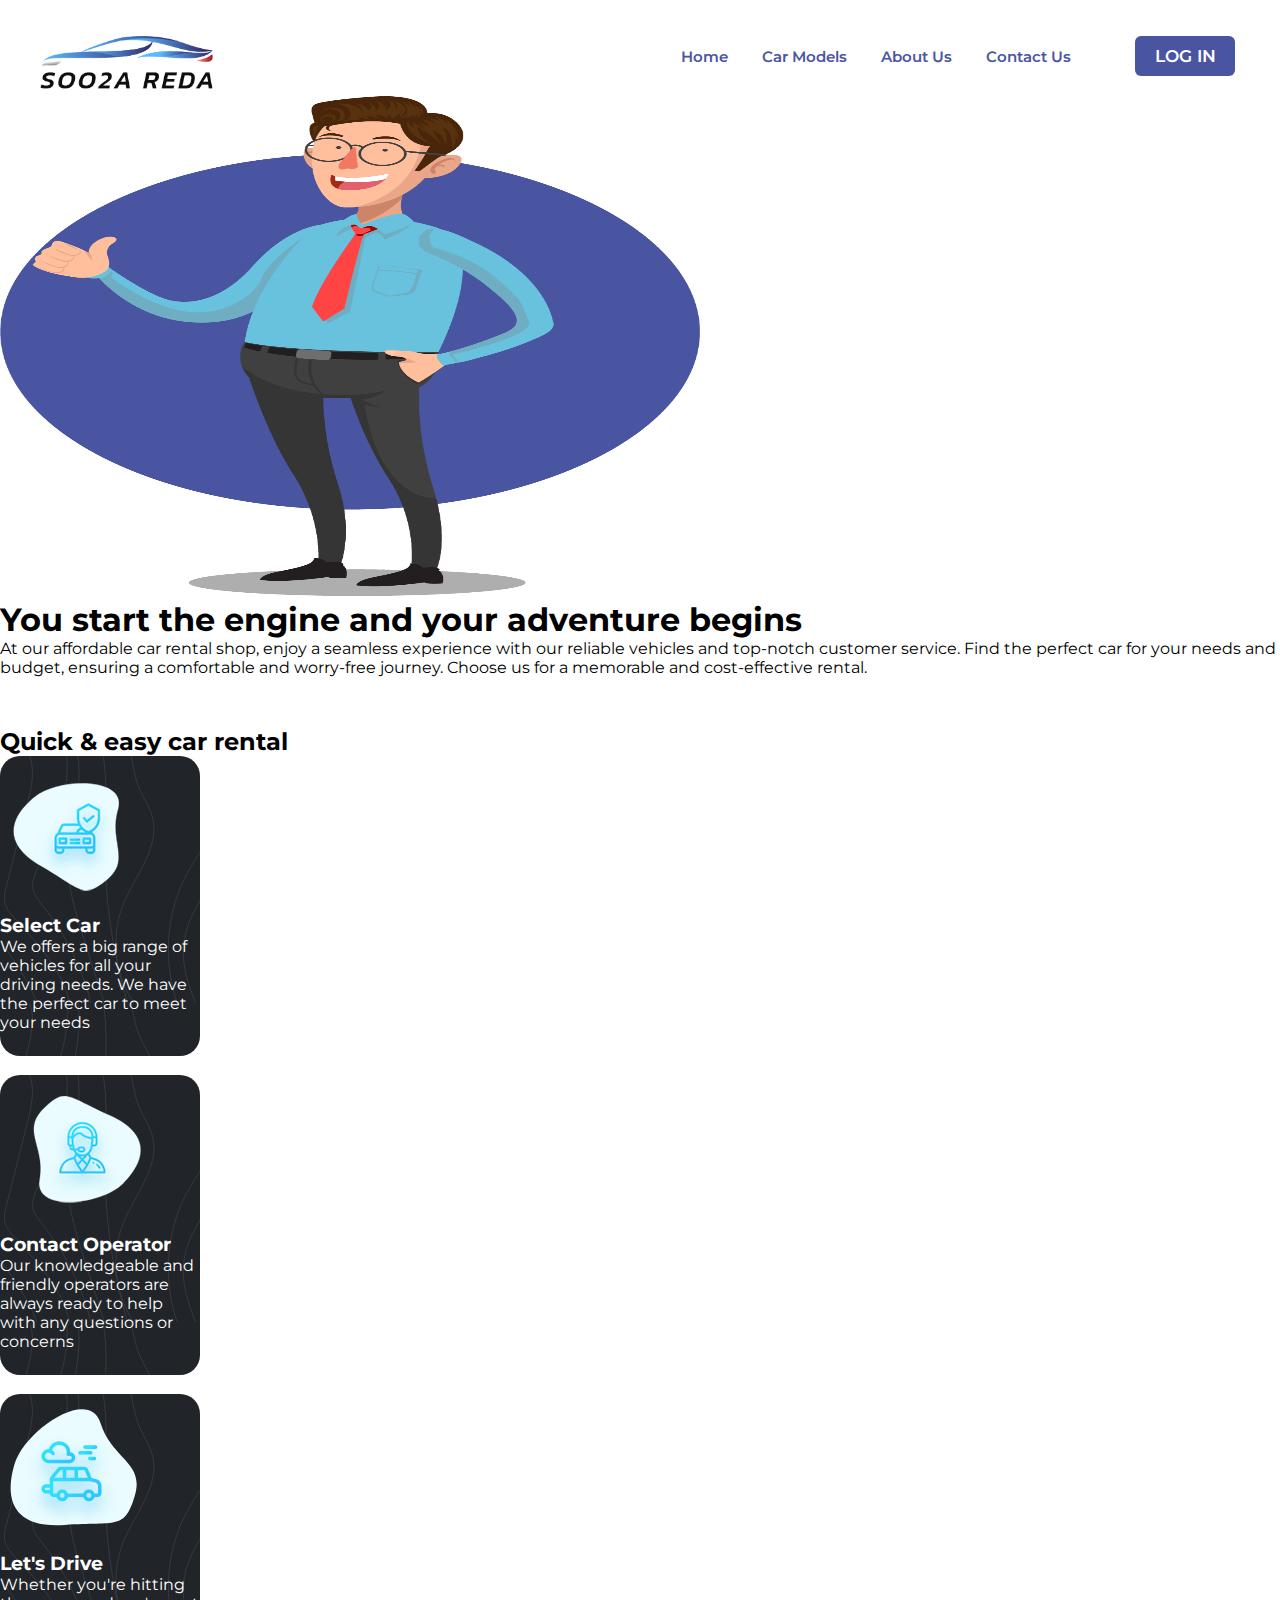
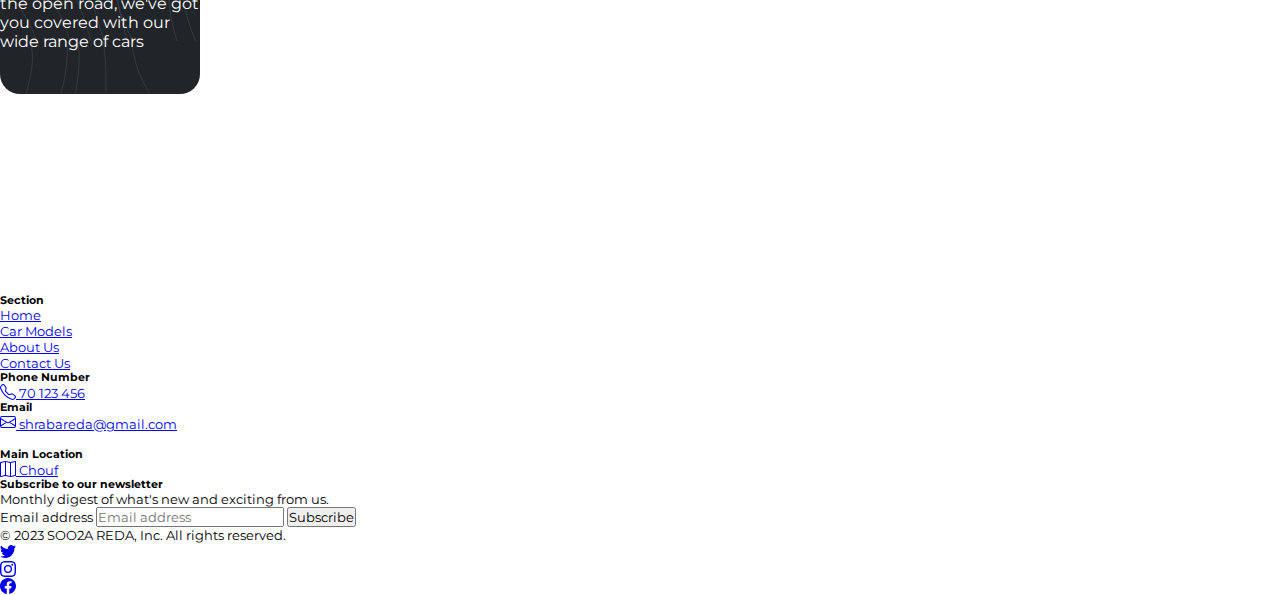
==== Pages/about.html @ 68a61a72 "bug fixes" ====
<!DOCTYPE html>
<html lang="en">
<head>
    <meta charset="UTF-8">
    <meta name="viewport" content="width=device-width, initial-scale=1.0">
    <title>SOO2A REDA</title>
    <link rel="stylesheet" href="../styles.css">
    <link rel="icon" href="../Images/icon.png">
    <link href="https://cdn.jsdelivr.net/npm/bootstrap@5.3.0/dist/css/bootstrap.min.css" rel="stylesheet" integrity="sha384-9ndCyUaIbzAi2FUVXJi0CjmCapSmO7SnpJef0486qhLnuZ2cdeRhO02iuK6FUUVM" crossorigin="anonymous">
    <link rel="preconnect" href="https://fonts.googleapis.com">
    <link rel="preconnect" href="https://fonts.gstatic.com" crossorigin>
    <link href="https://fonts.googleapis.com/css2?family=Montserrat:wght@600&family=Raleway:wght@600&display=swap" rel="stylesheet">
    <link rel="stylesheet" href="https://cdn.jsdelivr.net/npm/bootstrap-icons@1.3.0/font/bootstrap-icons.css">
    <style>
      
    </style>
  </head>
<body>
    <div class="ham">
      <nav class="navbar">
        <div class="container-fluid">
          
          <button class="navbar-toggler own-ham" type="button" data-bs-toggle="offcanvas" data-bs-target="#offcanvasNavbar" aria-controls="offcanvasNavbar" aria-label="Toggle navigation">
            <span class="navbar-toggler-icon"></span>
          </button>
          <div class="offcanvas offcanvas-end" tabindex="-1" id="offcanvasNavbar" aria-labelledby="offcanvasNavbarLabel">
            <div class="offcanvas-header">
              <h5 class="offcanvas-title" id="offcanvasNavbarLabel"><b>SOO2A REDA</b></h5>
              <button type="button" class="btn-close" data-bs-dismiss="offcanvas" aria-label="Close"></button>
            </div>
            <div class="offcanvas-body">
              <ul class="navbar-nav justify-content-end flex-grow-1 pe-3">
                <li class="nav-item">
                  <a class="nav-link active" aria-current="page" href="../Pages/index.html">Home</a>
                </li>
                <li class="nav-item">
                  <a class="nav-link" href="../Pages/models.html">Car Models</a>
                </li>
                <li class="nav-item">
                  <a class="nav-link" href="../Pages/about.html">About Us</a>
                </li>
                <li class="nav-item">
                  <a class="nav-link" href="../Pages/contact.html">Contact Us</a>
                </li>
                <li class="nav-item">
                  <a class="nav-link" href="../Pages/login.html">Log In</a>
                </li>
              </ul>
              
            </div>
          </div>
        </div>
      </nav>
    
  </div>    
    
  <div id="logo">
    <a href="./index.html"><img class="img"  src="../Images/logo.png" alt="logo"></a>
    </div>
    <header>
        

        <nav class="nav-bar">
            <a href="../Pages/index.html">Home</a>
            <a href="../Pages/models.html">Car Models</a>
            <a href="#">About Us</a>
            <a href="../Pages/contact.html">Contact Us</a>
            <a href="../Pages/login.html"><button class="login-btn">LOG IN</button></a>
        </nav>
        


    </header>

<div class="d-flex justify-content-center mt-5">
    <div class="row flex-lg-row-reverse align-items-center g-5 py-5 container">
      <div class="col-10 col-sm-8 col-lg-6 d-flex justify-content-center">
        <img src="../Images/about.png" class="d-block mx-lg-auto img-fluid" alt="Bootstrap Themes" width="700" height="500" loading="lazy">
      </div>
      <div class="col-lg-6">
        <h1 class="display-5 fw-bold text-body-emphasis  mb-3">You start the engine and your adventure begins</h1>
        <p class="lead text-body-primary"></p>At our affordable car rental shop, enjoy a seamless experience with our reliable vehicles and top-notch customer service. Find the perfect car for your needs and budget, ensuring a comfortable and worry-free journey. Choose us for a memorable and cost-effective rental.</p>
        
      </div>
    </div>
  </div>
  <section class="features-own container " id="features-own" style="margin-top: 50px !important; margin-bottom: 200px;">
    <div class="container px-4 py-5 text-center " id="hanging-icons" >
      <div class="text-center" >
      <h2 class="pb-2 fw-bolder display-6" >Quick & easy car rental</h2>
      </div>
      <div class="row g-4 py-5 row-cols-1 row-cols-lg-3">
        <div class="col d-flex align-items-start">
          
          <div class="container ft-bg" >
            
            <img src="../Images/select.png">
            <h3 class="fs-2" style="color: white;" >Select Car</h3>
            <p style="color: white;"> We offers a big range of vehicles for all your driving needs. We have the perfect car to meet your needs</p>
            
          </div>
        </div>
        <div class="col d-flex align-items-start">
          
            <svg class="bi" width="1em" height="1em"><use xlink:href="#cpu-fill"></use></svg>
          </div>
          <div class="ft-bg">
            <img src="../Images/customer.png">
            <h3 class="fs-2" style="color: white;">Contact Operator</h3>
            <p style="color: white;">Our knowledgeable and friendly operators are always ready to help with any questions or concerns</p>
            
          </div>
        </div>
        <div class="col d-flex align-items-start">
          
            <svg class="bi" width="1em" height="1em"><use xlink:href="#tools"></use></svg>
          </div>
          <div class="container ft-bg">
            <img src="../Images/drive.png">
            <h3 class="fs-2 " style="color: white;">Let's Drive</h3>
            <p style="color: white; ">Whether you're hitting the open road, we've got you covered with our wide range of cars</p>
            
          </div>
        </div>
      </div>
    </div>
  </section>

    <script src="https://cdn.jsdelivr.net/npm/bootstrap@5.3.0/dist/js/bootstrap.bundle.min.js" integrity="sha384-geWF76RCwLtnZ8qwWowPQNguL3RmwHVBC9FhGdlKrxdiJJigb/j/68SIy3Te4Bkz" crossorigin="anonymous"></script>
</body>
<div class="container">
    <footer class="py-5">
      <div class="row d-flex justify-content-between">
        <div class="col-6 col-md-2 mb-3 ">
          <h5>Section</h5>
          <ul class="nav flex-column >
            <li class="nav-item mb-2"><a href="#" class="nav-link p-0 text-body-secondary">Home</a></li>
            <li class="nav-item mb-2"><a href="../Pages/models.html" class="nav-link p-0 text-body-secondary">Car Models</a></li>
            <li class="nav-item mb-2"><a href="../Pages/about.html" class="nav-link p-0 text-body-secondary">About Us</a></li>
            <li class="nav-item mb-2"><a href="../Pages/contact.html" class="nav-link p-0 text-body-secondary">Contact Us</a></li>
            
          </ul>
        </div>
        <div class="col-7 col-md-4 mb-3 ">
          <h5>Phone Number</h5>
          <ul class="nav flex-column >
            
            <li class="nav-item mb-2"><a href="tel:70 123 456" class="nav-link p-0 text-body-secondary" title="Call us!"><svg xmlns="http://www.w3.org/2000/svg" width="16" height="16" fill="currentColor" class="bi bi-telephone" viewBox="0 0 16 16">
              <path d="M3.654 1.328a.678.678 0 0 0-1.015-.063L1.605 2.3c-.483.484-.661 1.169-.45 1.77a17.568 17.568 0 0 0 4.168 6.608 17.569 17.569 0 0 0 6.608 4.168c.601.211 1.286.033 1.77-.45l1.034-1.034a.678.678 0 0 0-.063-1.015l-2.307-1.794a.678.678 0 0 0-.58-.122l-2.19.547a1.745 1.745 0 0 1-1.657-.459L5.482 8.062a1.745 1.745 0 0 1-.46-1.657l.548-2.19a.678.678 0 0 0-.122-.58L3.654 1.328zM1.884.511a1.745 1.745 0 0 1 2.612.163L6.29 2.98c.329.423.445.974.315 1.494l-.547 2.19a.678.678 0 0 0 .178.643l2.457 2.457a.678.678 0 0 0 .644.178l2.189-.547a1.745 1.745 0 0 1 1.494.315l2.306 1.794c.829.645.905 1.87.163 2.611l-1.034 1.034c-.74.74-1.846 1.065-2.877.702a18.634 18.634 0 0 1-7.01-4.42 18.634 18.634 0 0 1-4.42-7.009c-.362-1.03-.037-2.137.703-2.877L1.885.511z"/>
            </svg> 70 123 456</a></li>
            <br>
            <h5>Email</h5>
            <li class="nav-item mb-2 "><a href="mailto:shrabareda@gmail.com"  title="Send us an email!"class="nav-link p-0 text-body-secondary"><svg xmlns="http://www.w3.org/2000/svg" width="16" height="16" fill="currentColor" class="bi bi-envelope" viewBox="0 0 16 16">
              <path d="M0 4a2 2 0 0 1 2-2h12a2 2 0 0 1 2 2v8a2 2 0 0 1-2 2H2a2 2 0 0 1-2-2V4Zm2-1a1 1 0 0 0-1 1v.217l7 4.2 7-4.2V4a1 1 0 0 0-1-1H2Zm13 2.383-4.708 2.825L15 11.105V5.383Zm-.034 6.876-5.64-3.471L8 9.583l-1.326-.795-5.64 3.47A1 1 0 0 0 2 13h12a1 1 0 0 0 .966-.741ZM1 11.105l4.708-2.897L1 5.383v5.722Z"/>
            </svg> shrabareda@gmail.com</a></li>
            <br>
            <h5>Main Location</h5>
            <li class="nav-item mb-2"><a href="https://goo.gl/maps/YEDn86MTs7NcJJSH9" title="Visit us!" target="_blank" class="nav-link p-0 text-body-secondary"><svg xmlns="http://www.w3.org/2000/svg" width="16" height="16" fill="currentColor" class="bi bi-map" viewBox="0 0 16 16">
              <path fill-rule="evenodd" d="M15.817.113A.5.5 0 0 1 16 .5v14a.5.5 0 0 1-.402.49l-5 1a.502.502 0 0 1-.196 0L5.5 15.01l-4.902.98A.5.5 0 0 1 0 15.5v-14a.5.5 0 0 1 .402-.49l5-1a.5.5 0 0 1 .196 0L10.5.99l4.902-.98a.5.5 0 0 1 .415.103zM10 1.91l-4-.8v12.98l4 .8V1.91zm1 12.98 4-.8V1.11l-4 .8v12.98zm-6-.8V1.11l-4 .8v12.98l4-.8z"/>
            </svg> Chouf</a></li>
            
          </ul>
        </div>
  
        
  
        <div class="col-md-5 offset-md-1 mb-3 ">
          <form>
            <h5>Subscribe to our newsletter</h5>
            <p>Monthly digest of what's new and exciting from us.</p>
            <div class="d-flex flex-column flex-sm-row w-100 gap-2">
              <label for="newsletter1" class="visually-hidden">Email address</label>
              <input id="newsletter1" type="text" class="form-control" placeholder="Email address">
              <button class="btn btn-primary d-flex justify-content-center" type="button">Subscribe</button>
            <div data-lastpass-icon-root="true" style="position: relative !important; height: 0px !important; width: 0px !important; float: left !important;"></div></div>
          </form>
        </div>
      </div>
  
      <div class="d-flex flex-column flex-sm-row justify-content-between pt-4 mt-4 border-top">
        <p>© 2023 SOO2A REDA, Inc. All rights reserved.</p>
        <ul class="list-unstyled d-flex">
          <li class="ms-3"><a class="link-body-emphasis" href="#"><svg xmlns="http://www.w3.org/2000/svg" width="16" height="16" fill="currentColor" class="bi bi-twitter" viewBox="0 0 16 16">
            <path d="M5.026 15c6.038 0 9.341-5.003 9.341-9.334 0-.14 0-.282-.006-.422A6.685 6.685 0 0 0 16 3.542a6.658 6.658 0 0 1-1.889.518 3.301 3.301 0 0 0 1.447-1.817 6.533 6.533 0 0 1-2.087.793A3.286 3.286 0 0 0 7.875 6.03a9.325 9.325 0 0 1-6.767-3.429 3.289 3.289 0 0 0 1.018 4.382A3.323 3.323 0 0 1 .64 6.575v.045a3.288 3.288 0 0 0 2.632 3.218 3.203 3.203 0 0 1-.865.115 3.23 3.23 0 0 1-.614-.057 3.283 3.283 0 0 0 3.067 2.277A6.588 6.588 0 0 1 .78 13.58a6.32 6.32 0 0 1-.78-.045A9.344 9.344 0 0 0 5.026 15z"/>
          </svg></a></li>
          <li class="ms-3"><a class="link-body-emphasis" href="#"><svg xmlns="http://www.w3.org/2000/svg" width="16" height="16" fill="currentColor" class="bi bi-instagram" viewBox="0 0 16 16">
            <path d="M8 0C5.829 0 5.556.01 4.703.048 3.85.088 3.269.222 2.76.42a3.917 3.917 0 0 0-1.417.923A3.927 3.927 0 0 0 .42 2.76C.222 3.268.087 3.85.048 4.7.01 5.555 0 5.827 0 8.001c0 2.172.01 2.444.048 3.297.04.852.174 1.433.372 1.942.205.526.478.972.923 1.417.444.445.89.719 1.416.923.51.198 1.09.333 1.942.372C5.555 15.99 5.827 16 8 16s2.444-.01 3.298-.048c.851-.04 1.434-.174 1.943-.372a3.916 3.916 0 0 0 1.416-.923c.445-.445.718-.891.923-1.417.197-.509.332-1.09.372-1.942C15.99 10.445 16 10.173 16 8s-.01-2.445-.048-3.299c-.04-.851-.175-1.433-.372-1.941a3.926 3.926 0 0 0-.923-1.417A3.911 3.911 0 0 0 13.24.42c-.51-.198-1.092-.333-1.943-.372C10.443.01 10.172 0 7.998 0h.003zm-.717 1.442h.718c2.136 0 2.389.007 3.232.046.78.035 1.204.166 1.486.275.373.145.64.319.92.599.28.28.453.546.598.92.11.281.24.705.275 1.485.039.843.047 1.096.047 3.231s-.008 2.389-.047 3.232c-.035.78-.166 1.203-.275 1.485a2.47 2.47 0 0 1-.599.919c-.28.28-.546.453-.92.598-.28.11-.704.24-1.485.276-.843.038-1.096.047-3.232.047s-2.39-.009-3.233-.047c-.78-.036-1.203-.166-1.485-.276a2.478 2.478 0 0 1-.92-.598 2.48 2.48 0 0 1-.6-.92c-.109-.281-.24-.705-.275-1.485-.038-.843-.046-1.096-.046-3.233 0-2.136.008-2.388.046-3.231.036-.78.166-1.204.276-1.486.145-.373.319-.64.599-.92.28-.28.546-.453.92-.598.282-.11.705-.24 1.485-.276.738-.034 1.024-.044 2.515-.045v.002zm4.988 1.328a.96.96 0 1 0 0 1.92.96.96 0 0 0 0-1.92zm-4.27 1.122a4.109 4.109 0 1 0 0 8.217 4.109 4.109 0 0 0 0-8.217zm0 1.441a2.667 2.667 0 1 1 0 5.334 2.667 2.667 0 0 1 0-5.334z"/>
          </svg></a></li>
          <li class="ms-3"><a class="link-body-emphasis" href="#"><svg xmlns="http://www.w3.org/2000/svg" width="16" height="16" fill="currentColor" class="bi bi-facebook" viewBox="0 0 16 16">
            <path d="M16 8.049c0-4.446-3.582-8.05-8-8.05C3.58 0-.002 3.603-.002 8.05c0 4.017 2.926 7.347 6.75 7.951v-5.625h-2.03V8.05H6.75V6.275c0-2.017 1.195-3.131 3.022-3.131.876 0 1.791.157 1.791.157v1.98h-1.009c-.993 0-1.303.621-1.303 1.258v1.51h2.218l-.354 2.326H9.25V16c3.824-.604 6.75-3.934 6.75-7.951z"/>
          </svg></use></svg></a></li>
        </ul>
      </div>
    </footer>
  </div>
</html>
---- styles.css ----
@media (min-width: 0px) and (max-width: 992px) {
  .custom-btn {
    width: 130px;
    height: 40px;
    color: #fff;
    border-radius: 5px;
    margin-right: 1px;
    margin-top: 5px;
    font-weight: 500;
    background: transparent;
    cursor: pointer;
    transition: all 0.3s ease;
    position: relative;
    display: inline-block;
    box-shadow: inset 2px 2px 2px 0px rgba(255, 255, 255, 0.5),
      7px 7px 20px 0px rgba(0, 0, 0, 0.1), 4px 4px 5px 0px rgba(0, 0, 0, 0.1);
    outline: none;
    overflow: hidden;
  }
  .own-img {
    display: none;
  }
  .ft-bg {
    width: 200px;
    height: 300px;
    background-color: #212529;
    border-radius: 20px;
    overflow: hidden;
    background-image: url(/Images/bg2.png);
  }
}
@media (min-width: 0px) and (max-width: 857px) {
  .about-header {
    text-shadow: 5px 4px 8px #24242494;
  }

  footer {
    font-size: small;
  }

  body {
    overflow-x: hidden;
  }
  ::-webkit-scrollbar {
    width: 12px;
    background-color: #f5f5f5;
  }
  ::-webkit-scrollbar-track {
    background-color: #f5f5f5;
    border-radius: 10px;
  }
  ::-webkit-scrollbar-thumb {
    background-color: rgb(74 84 161 / 75%);
    border-radius: 10px;
  }
  ::-webkit-scrollbar-thumb:hover {
    background-color: rgb(74 84 161 / 100%);
    border-radius: 10px;
  }
  .btn-dsk {
    display: flex;
    justify-content: center;
    margin-top: 10px;
  }
  .button-container {
    grid-column-start: 1;
    grid-column-end: 3;

    display: flex;
    justify-content: center;
    margin-right: 70px;
    margin-top: -40px;
  }
  .circular-button {
    margin-left: 68px;
    display: inline-flex;
    align-items: center;
    justify-content: center;
    width: 60px;
    height: 60px;
    border-radius: 50%;
    background-color: #ffffff;
    border: 2px solid #000000;
    cursor: pointer;
    transition: background-color 0.2s, color 0.2s;
  }
  .circular-button img{
    width: 40px;
    height: 40px;
  }
  
  li {
    display: block;
    margin-bottom: 10px;
  }
  .table-row {
    padding: 20px;
  }
  .own-table li {
    padding: 10px;
    border: 2px solid black;
  }
  .own-table {
    display: flex;
    justify-content: center;
    flex-direction: column;
    margin-top: 90px;
    padding-bottom: 50px;
  }

  .car-model {
    grid-column-start: 1;
    grid-row-start: 1;
    grid-row-end: 3;
    overflow: hidden;
  }
  .carousel-inner {
    margin-top: 100px;
  }
  .carousel-inner img {
    width: 95vw;
  }
  tbody {
    text-align: center;
  }
  table tr td {
    padding: 7px;
    border: 2px solid black;
    min-width: 45vw;
  }
  .img-btn {
    display: flex;
    justify-content: flex-start;
  }
  .img-btn:hover {
    cursor: pointer;
  }
  .carousel-item {
    padding-top: 10px;
    padding-left: 5px;
  }
  .custom-btn {
    width: 130px;
    height: 40px;
    color: #fff;
    border-radius: 5px;
    margin-right: 1px;
    margin-top: 5px;

    font-weight: 500;
    background: transparent;
    cursor: pointer;
    transition: all 0.3s ease;
    position: relative;
    display: inline-block;
    box-shadow: inset 2px 2px 2px 0px rgba(255, 255, 255, 0.5),
      7px 7px 20px 0px rgba(0, 0, 0, 0.1), 4px 4px 5px 0px rgba(0, 0, 0, 0.1);
    outline: none;
    overflow: hidden;
  }
  .ham {
    width: 80vw;
    display: flex;
    justify-content: flex-end;
  }
  .own-ham {
    position: absolute;
    margin-top: 85px;

    overflow: hidden;
  }

  .book-content__box button {
    align-self: flex-end;
    background-color: #061ed6;
    border: none;
    box-shadow: 0 10px 15px #1c5072;
    color: #fff;
    cursor: pointer;

    font-size: 1.8rem;
    font-weight: 500;
    height: fit-content;
    padding: 1.3rem;
    transition: all 0.3s;
    border-radius: 20px;
  }
  .car-spec {
    margin-top: -50px;
  }

  .book-content__box .box-form__car-type {
    display: flex;
    flex-direction: column;
  }

  .book-content__box .box-form {
    grid-gap: 2rem;
    display: grid;
    gap: 2rem;
    grid-template-columns: 1fr;
    grid-template-rows: auto;
  }

  .book-content__box {
    background-color: #212529;
    background-image: url(/Images/bg2.png);
    background-position: 50%;
    background-repeat: no-repeat;
    background-size: cover;
    border-radius: 20px;
    box-shadow: 0 10px 20px 0 rgba(0, 0, 0, 0.1);
    color: #fff;
    display: flex;
    flex-direction: column;
    justify-content: center;
    align-items: center;
    padding: 40px;
    position: relative;
    width: 100%;
    z-index: 4;
  }
  .own-img {
    display: none;
  }
  .ft-bg {
    width: 200px;
    height: 300px;
    background-color: #212529;
    border-radius: 20px;
    overflow: hidden;
    background-image: url(/Images/bg2.png);
  }
  .box-form__car-type select{
    padding: 10px;
    border-radius: 10px;
  }
  .box-form__car-time input{
    padding: 10px;
    border-radius: 10px;
  }

  @media (min-width: 768px) {
    .book-content__box .box-form {
      grid-template-columns: 1fr 1fr;
    }
    .own-img {
      display: none;
    }
    .ft-bg {
      width: 200px;
      height: 300px;
      background-color: #212529;
      border-radius: 20px;
      overflow: hidden;
      background-image: url(/Images/bg2.png);
    }
  }
  @media (min-width: 550px) and (max-width: 857px) {
    .ham {
      width: 90vw;
      display: flex;
      justify-content: flex-end;
    }
  }

  @media (min-width: 1024px) {
    .book-content__box .box-form {
      grid-template-columns: 1fr 1fr 1fr;
    }
    .ham {
      width: 90vw;
      display: flex;
      justify-content: flex-end;
    }
    .own-img {
      display: none;
    }
    .ft-bg {
      width: 200px;
      height: 300px;
      background-color: #212529;
      border-radius: 20px;
      overflow: hidden;
      background-image: url(/Images/bg2.png);
    }
  }

  #reserve {
    margin-top: -1000px;
  }
  .nav-bar {
    display: none;
  }
  .img {
    position: absolute;
    width: 175px;
    position: absolute;
    margin-top: 20px;
    margin-left: 20px;
  }
  #logo {
    display: flex;
    justify-content: start;
  }
  .bg {
    display: none;
  }
  .main-car {
    position: absolute;
    display: none;
  }
  * {
    margin: 0;
    padding: 0;
    box-sizing: border-box;
    font-family: "Montserrat", sans-serif;
  }
  
  .main-text {
    display: flex;
    flex-direction: column;
    justify-content: center;
    text-align: center;
    height: 100vh;
    width: 100vw;
    overflow-x: hidden;
    padding-left: 50px;
    padding-right: 50px;
  }
  #reserve {
  }
  .main-text h4 {
    font-weight: 700;
  }
  .main-text h1 {
    font-weight: 800;
    overflow-y: hidden;
  }
  .big {
    color: #061ed6;
  }
  .tracks {
    position: absolute;
    display: none;
  }

  .frame {
    width: 90%;
    margin: 40px auto;
    text-align: center;
  }

  .btn-11 {
    border: none;
    background: #061ed6;
    background: linear-gradient(0deg, #061ed6 0%);
    overflow: hidden;
   
  }

  .btn-11:hover {
    text-decoration: none;
    color: #fff;
    overflow: hidden;
  }
  .btn-11:before {
    position: absolute;
    content: "";
    display: inline-block;
    top: -180px;
    left: 0;
    width: 30px;
    height: 100%;
    background-color: #fff;
    animation: shiny-btn1 3s ease-in-out infinite;
    overflow: hidden;
  }
  .btn-11:hover {
    opacity: 0.7;
    overflow: hidden;
  }
  .btn-11:active {
    box-shadow: 4px 4px 6px 0 rgba(255, 255, 255, 0.3),
      -4px -4px 6px 0 rgba(116, 125, 136, 0.2),
      inset -4px -4px 6px 0 rgba(255, 255, 255, 0.2),
      inset 4px 4px 6px 0 rgba(0, 0, 0, 0.2);
    overflow: hidden;
  }

  @-webkit-keyframes shiny-btn1 {
    0% {
      -webkit-transform: scale(0) rotate(45deg);
      opacity: 0;
    }
    80% {
      -webkit-transform: scale(0) rotate(45deg);
      opacity: 0.5;
    }
    81% {
      -webkit-transform: scale(4) rotate(45deg);
      opacity: 1;
    }
    100% {
      -webkit-transform: scale(50) rotate(45deg);
      opacity: 0;
    }
  }

  .btn-15 {
    background: black;
    border: none;
    z-index: 0;
    overflow-y: hidden;
  }
  .btn-15:after {
    position: absolute;
    content: "";
    width: 0;
    height: 100%;
    top: 0;
    right: 0;
    z-index: -1;
    background-color: #061ed6;
    border-radius: 5px;

    box-shadow: inset 2px 2px 2px 0px rgba(255, 255, 255, 0.5),
      7px 7px 20px 0px rgba(0, 0, 0, 0.1), 4px 4px 5px 0px rgba(0, 0, 0, 0.1);
    transition: all 0.3s ease;
    overflow-y: hidden;
  }
  .btn-15:hover {
    color: #fff;
    overflow-y: hidden;
  }
  .btn-15:hover:after {
    left: 0;
    width: 100%;
    overflow-y: hidden;
  }
  .btn-15:active {
    top: 2px;
    overflow-y: hidden;
  }

  .own-nav {
    display: flex;
    justify-content: flex-end;
    margin-top: 10px;
  }
  .ft-bg {
    width: 200px;
    height: 300px;
    background-color: #212529;
    border-radius: 20px;
    overflow: hidden;
    background-image: url(/Images/bg2.png);
  }
  button .checkout {
    text-decoration: none;
    color: white;
  }
  button a {
    text-decoration: none;
    color: white;
  }
  button .specs {
    text-decoration: none;
    color: #000000;
  }
}

@media (min-width: 857px) {
  /* .about-drive{
    margin-left: 10px;
  } */
  .about-header {
    text-shadow: 5px 4px 8px #24242494;
  }

  .bi-arrow-right {
    left: 10px;
  }

  .ft-bg {
    width: 200px;
    height: 300px;
    background-color: #212529;
    border-radius: 20px;
    overflow: hidden;
  }
  * {
    margin: 0;
    padding: 0;
    box-sizing: border-box;
    font-family: "Montserrat", sans-serif;
    overflow-x: hidden;
  }
  .img {
    width: 175px;
    position: absolute;
    margin-top: 20px;
    margin-left: 40px;
    z-index: 11;
  }

  #logo {
    margin-top: 16px;
  }

  header {
    position: relative;
    top: 0;
    left: 0;
    width: 100%;
    padding: 20px 25px;
    display: flex;
    justify-content: flex-end;
    align-items: center;
    z-index: 10;
  }
  .nav-bar a {
    position: relative;
    font-size: 1.1em;
    color: #4a55a2;
    text-decoration: none;
    font-weight: 500;
    margin-left: 30px;
    font-weight: 600;
    font-size: 15px;
  }

  .login-btn {
    width: 100px;
    height: 40px;
    background: transparent;
    border: none;
    outline: none;
    border-radius: 6px;
    cursor: pointer;
    font-size: 1.1em;
    font-weight: 500;
    margin-left: 30px;
    background-color: #4a55a2;
    color: white;
    font-weight: 600;
    margin-right: 20px;
  }
  .main-btn{
    display: flex;
    justify-content: center;
    align-items: center;
    gap: 20px;
  }
  .box-form__car-type select{
    padding: 10px;
  }
  .box-form__car-time input{
    padding: 10px;
  }
  .bg {
    display: flex;
    justify-content: flex-end;
  }
  #bg {
    position: absolute;
    margin-top: -94px;
    z-index: -10;
  }
  .main-car {
    display: flex;
    justify-content: flex-end;
    position: relative;
    overflow-y: hidden;
  }

  #hunda {
    position: relative;
    margin-top: 200px;
    width: 65em;

    float: right;
  }
  .main-content {
    display: grid;
    grid-template-columns: 1fr 1fr;
    overflow-y: hidden;
  }
  .main-text {
    position: relative;
    margin-top: 60px;
    margin-left: 60px;
    display: flex;
    flex-direction: column;
    justify-content: center;
    align-items: flex-start;
    padding-right: 84px;
  }
  .main-text h4 {
    font-weight: 700;
  }
  .main-text h1 {
    font-weight: 800;
    overflow-y: hidden;
  }
  .big {
    color: #061ed6;
  }
  .tracks {
    width: 100vh;
  }
  .main-text {
    padding-left: 10px;
  }

  .frame {
    width: 90%;
    margin: 40px auto;
    text-align: center;
  }

  .custom-btn {
    width: 130px;
    height: 40px;
    color: #fff;
    border-radius: 5px;
    margin-right: 1px;
    margin-top: 5px;

    font-weight: 500;
    background: transparent;
    cursor: pointer;
    transition: all 0.3s ease;
    position: relative;
    display: inline-block;
    box-shadow: inset 2px 2px 2px 0px rgba(255, 255, 255, 0.5),
      7px 7px 20px 0px rgba(0, 0, 0, 0.1), 4px 4px 5px 0px rgba(0, 0, 0, 0.1);
    outline: none;
    overflow: hidden;
  }

  .btn-11 {
    border: none;
    background: #061ed6;
    background: linear-gradient(0deg, #061ed6 0%);
    overflow: hidden;
  }

  .btn-11:hover {
    text-decoration: none;
    color: #fff;
    overflow: hidden;
  }
  .btn-11:before {
    position: absolute;
    content: "";
    display: inline-block;
    top: -180px;
    left: 0;
    width: 30px;
    height: 100%;
    background-color: #fff;
    animation: shiny-btn1 3s ease-in-out infinite;
    overflow: hidden;
  }
  .btn-11:hover {
    opacity: 0.7;
    overflow: hidden;
  }
  .btn-11:active {
    box-shadow: 4px 4px 6px 0 rgba(255, 255, 255, 0.3),
      -4px -4px 6px 0 rgba(116, 125, 136, 0.2),
      inset -4px -4px 6px 0 rgba(255, 255, 255, 0.2),
      inset 4px 4px 6px 0 rgba(0, 0, 0, 0.2);
    overflow: hidden;
  }

  @-webkit-keyframes shiny-btn1 {
    0% {
      -webkit-transform: scale(0) rotate(45deg);
      opacity: 0;
    }
    80% {
      -webkit-transform: scale(0) rotate(45deg);
      opacity: 0.5;
    }
    81% {
      -webkit-transform: scale(4) rotate(45deg);
      opacity: 1;
    }
    100% {
      -webkit-transform: scale(50) rotate(45deg);
      opacity: 0;
    }
  }

  .btn-15 {
    background: black;
    border: none;
    z-index: 1;
    overflow-y: hidden;
    overflow-x: hidden;
  }
  .btn-15:after {
    position: absolute;
    content: "";
    width: 0;
    height: 100%;
    top: 0;
    right: 0;
    z-index: -1;
    background-color: #061ed6;
    border-radius: 5px;
    box-shadow: inset 2px 2px 2px 0px rgba(255, 255, 255, 0.5),
      7px 7px 20px 0px rgba(0, 0, 0, 0.1), 4px 4px 5px 0px rgba(0, 0, 0, 0.1);
    transition: all 0.3s ease;
    overflow-y: hidden;
    overflow-x: hidden;
  }
  .btn-15:hover {
    color: #fff;
    overflow-y: hidden;
    overflow-x: hidden;
  }
  .btn-15:hover:after {
    left: 0;
    width: 100%;
    overflow-y: hidden;
    overflow-x: hidden;
  }
  .btn-15:active {
    top: 2px;
    overflow-y: hidden;
    overflow-x: hidden;
  }
  .own-nav {
    position: absolute;
    display: none;

    justify-content: flex-end;
  }
  .bd-placeholder-img {
    font-size: 1.125rem;
    text-anchor: middle;
    -webkit-user-select: none;
    -moz-user-select: none;
    user-select: none;
  }

  @media (min-width: 768px) {
    .bd-placeholder-img-lg {
      font-size: 3.5rem;
    }
  }

  .b-example-divider {
    width: 100%;
    height: 3rem;
    background-color: rgba(0, 0, 0, 0.1);
    border: solid rgba(0, 0, 0, 0.15);
    border-width: 1px 0;
    box-shadow: inset 0 0.5em 1.5em rgba(0, 0, 0, 0.1),
      inset 0 0.125em 0.5em rgba(0, 0, 0, 0.15);
  }

  .b-example-vr {
    flex-shrink: 0;
    width: 1.5rem;
    height: 100vh;
  }

  .bi {
    vertical-align: -0.125em;
    fill: currentColor;
  }

  .nav-scroller {
    position: relative;
    z-index: 2;
    height: 2.75rem;
    overflow-y: hidden;
  }

  .nav-scroller .nav {
    display: flex;
    flex-wrap: nowrap;
    padding-bottom: 1rem;
    margin-top: -1px;
    overflow-x: auto;
    text-align: center;
    white-space: nowrap;
    -webkit-overflow-scrolling: touch;
  }

  .btn-bd-primary {
    --bd-violet-bg: #712cf9;
    --bd-violet-rgb: 112.520718, 44.062154, 249.437846;

    --bs-btn-font-weight: 600;
    --bs-btn-color: var(--bs-white);
    --bs-btn-bg: var(--bd-violet-bg);
    --bs-btn-border-color: var(--bd-violet-bg);
    --bs-btn-hover-color: var(--bs-white);
    --bs-btn-hover-bg: #6528e0;
    --bs-btn-hover-border-color: #6528e0;
    --bs-btn-focus-shadow-rgb: var(--bd-violet-rgb);
    --bs-btn-active-color: var(--bs-btn-hover-color);
    --bs-btn-active-bg: #5a23c8;
    --bs-btn-active-border-color: #5a23c8;
  }
  .bd-mode-toggle {
    z-index: 1500;
  }
  .ham {
    display: none;
  }
  .reserve-box {
    display: flex;
    justify-content: center;
    margin-top: 100px;
    margin-bottom: 100px;
  }

  button .checkout {
    text-decoration: none;
    color: white;
  }
  button a {
    text-decoration: none;
    color: white;
  }
  button .specs {
    text-decoration: none;
    color: #000000;
  }

  .container-own {
    margin: 0 auto !important;
    max-width: 133rem !important;
    padding: 0 16.5vw !important;
  }
  .book-content__box button {
    align-self: flex-end;
    background-color: #061ed6;
    border: none;
    border-radius: 20px;
    box-shadow: 0 10px 15px #1c5072;
    color: #fff;
    cursor: pointer;

    font-size: 1.8rem;
    font-weight: 500;
    height: -moz-fit-content;
    height: -webkit-fit-content;
    height: fit-content;
    padding: 1.3rem;
    transition: all 0.3s;
  }
  .book-content__box .box-form__car-type {
    display: flex;
    flex-direction: column;
  }
  .book-content__box .box-form {
    grid-gap: 2rem;
    display: grid;
    gap: 2rem;
    grid-template-columns: 1fr 1fr 1fr;
    grid-template-rows: auto auto auto;
  }
  .booking-done {
    align-items: center;
    background-color: #c3fabe;
    border: 1px solid transparent;
    border-radius: 0.8rem;
    color: #2a6817;
    display: none;
    font-size: 1.6rem;
    font-weight: 500;
    justify-content: space-between;
    margin-bottom: 1.8rem;
    margin-top: -1rem;
    padding: 1rem 1.4rem;
  }
  .error-message {
    align-items: center;
    background-color: #f8d7da;
    border: 1px solid transparent;
    border-radius: 0.8rem;
    color: #1c5072;
    display: none;
    font-size: 1.6rem;
    font-weight: 500;
    justify-content: space-between;
    margin-bottom: 1.8rem;
    margin-top: -1rem;
    padding: 1rem 1.4rem;
  }
  .book-content__box {
    margin-top: 100px;
    background-color: #212529;
    background-image: url(/Images/bg2.png);
    background-position: 50%;
    background-repeat: no-repeat;
    background-size: cover;
    border-radius: 20px;
    box-shadow: 0 10px 20px 0 rgba(0, 0, 0, 0.1);
    color: #fff;
    color: #fff;
    display: flex;
    flex-direction: column;
    height: auto;
    padding: 4rem 4.5rem 5rem 5.5rem;
    position: relative;
    width: 100%;
    z-index: 4;
    margin-bottom: 100px;
  }
  .box-form input {
    border-radius: 8px;
  }
  .box-form select {
    border-radius: 8px;
  }
  .icon-square {
    width: 3rem;
    height: 3rem;
    border-radius: 0.75rem;
  }
  .features-own {
    margin-top: 300px;
  }
  .ft-bg {
    width: 200px;
    height: 300px;
    background-color: #212529;
    border-radius: 20px;
    overflow: hidden;
    background-image: url(/Images/bg2.png);
  }
  .table-row {
    padding: 20px;
  }
  .own-table td {
    padding: 10px;
  }
  .own-table {
    margin-top: 20px;
  }
  .grd-bx {
    height: 80vh;
    width: 100vw;
    display: grid;
    grid-template-columns: 3fr 1fr;
  }
  .car-model {
    grid-column-start: 1;
    grid-row-start: 1;
    grid-row-end: 3;
    overflow: hidden;
  }

  .arrow {
    display: flex;
    justify-content: center;
    align-items: center;
  }
  .arrow ul {
    list-style: none;
    display: flex;
    justify-content: flex-start;
    margin-left: -30px;
    height: 524px;
    align-items: center;
    gap: 20px;
  }

  .ar-b2 {
    margin-right: 200px;
  }

  .own-crsl {
    width: 30000px;
  }
  .img-btn {
    display: flex;
    justify-content: flex-start;
  }
  .img-btn:hover {
    cursor: pointer;
  }
  .carousel-item {
    padding-left: 150px;
  }

  .arw-dsk {
    margin-top: -200px;
    display: grid;
    grid-template-columns: 50% 50%;
    grid-template-rows: 50%;
  }
  .btn-dsk {
    display: flex;
    justify-content: center;

    grid-column-start: 1;
    grid-column-end: 3;
    grid-row-start: 1;
  }

  ::-webkit-scrollbar {
    width: 12px;
    background-color: #f5f5f5;
  }
  ::-webkit-scrollbar-track {
    background-color: #f5f5f5;
    border-radius: 10px;
  }
  ::-webkit-scrollbar-thumb {
    background-color: rgb(74 84 161 / 75%);
    border-radius: 10px;
  }
  ::-webkit-scrollbar-thumb:hover {
    background-color: rgb(74 84 161 / 100%);
    border-radius: 10px;
  }
  .button-container {
    grid-column-start: 1;
    grid-column-end: 3;
    margin-top: -250px;
    display: flex;
    justify-content: center;
    margin-right: 70px;
  }
  .circular-button {
    margin-left: 68px;
    display: inline-flex;
    align-items: center;
    justify-content: center;
    width: 60px;
    height: 60px;
    border-radius: 50%;
    background-color: #ffffff;
    border: 2px solid #000000;
    cursor: pointer;
  }

  .circular-button:hover {
    border: none;
  }
  footer {
    font-size: small;
  }
}
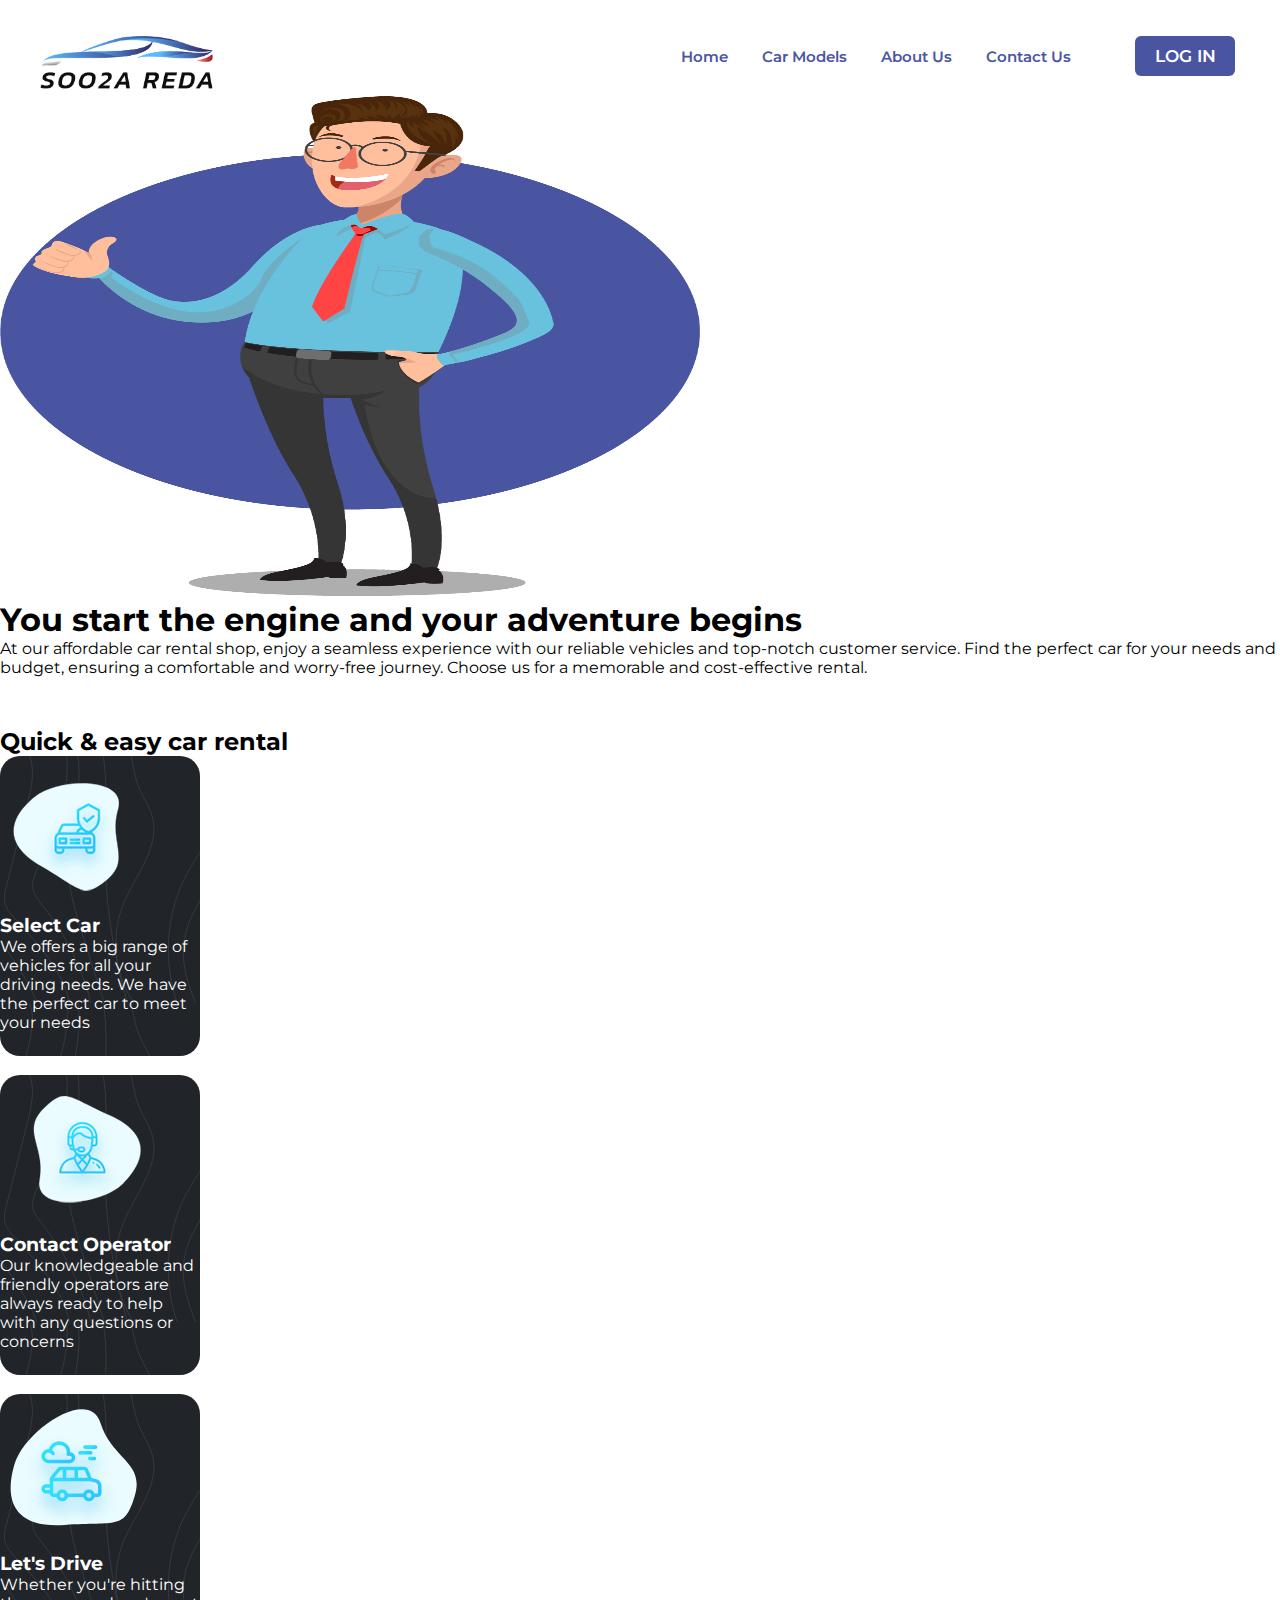
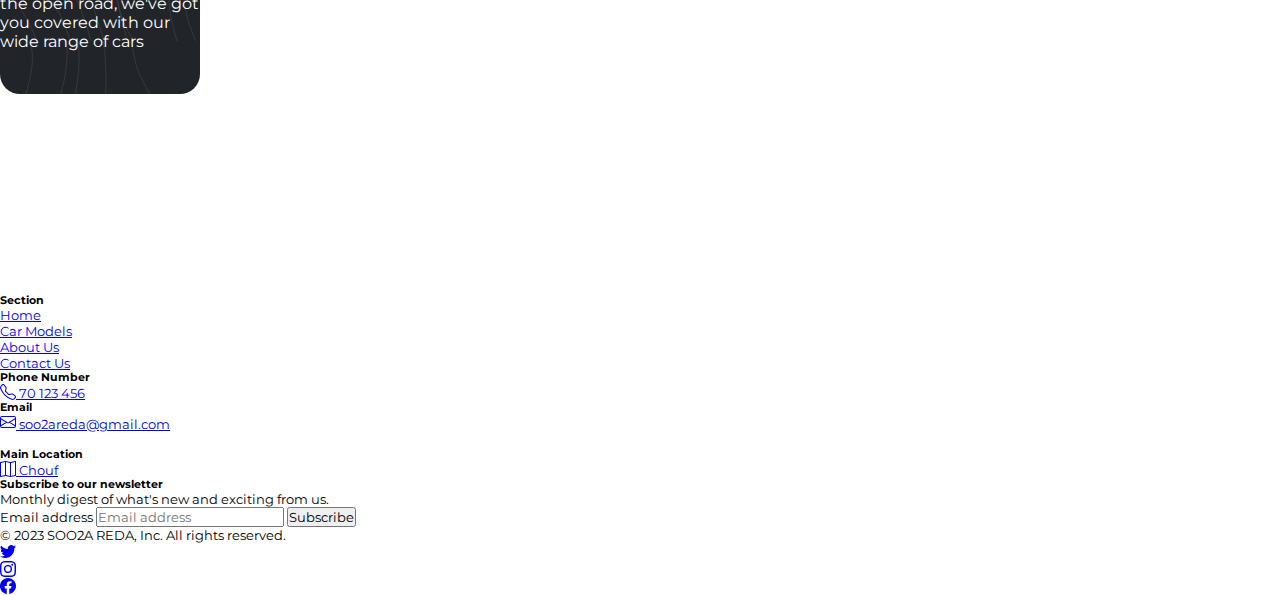
==== commit 79a55054: "bug fixes" ====
--- a/Pages/about.html
+++ b/Pages/about.html
@@ -150,9 +150,9 @@
             </svg> 70 123 456</a></li>
             <br>
             <h5>Email</h5>
-            <li class="nav-item mb-2 "><a href="mailto:shrabareda@gmail.com"  title="Send us an email!"class="nav-link p-0 text-body-secondary"><svg xmlns="http://www.w3.org/2000/svg" width="16" height="16" fill="currentColor" class="bi bi-envelope" viewBox="0 0 16 16">
+            <li class="nav-item mb-2 "><a href="mailto:soo2areda@gmail.com"  title="Send us an email!"class="nav-link p-0 text-body-secondary"><svg xmlns="http://www.w3.org/2000/svg" width="16" height="16" fill="currentColor" class="bi bi-envelope" viewBox="0 0 16 16">
               <path d="M0 4a2 2 0 0 1 2-2h12a2 2 0 0 1 2 2v8a2 2 0 0 1-2 2H2a2 2 0 0 1-2-2V4Zm2-1a1 1 0 0 0-1 1v.217l7 4.2 7-4.2V4a1 1 0 0 0-1-1H2Zm13 2.383-4.708 2.825L15 11.105V5.383Zm-.034 6.876-5.64-3.471L8 9.583l-1.326-.795-5.64 3.47A1 1 0 0 0 2 13h12a1 1 0 0 0 .966-.741ZM1 11.105l4.708-2.897L1 5.383v5.722Z"/>
-            </svg> shrabareda@gmail.com</a></li>
+            </svg> soo2areda@gmail.com</a></li>
             <br>
             <h5>Main Location</h5>
             <li class="nav-item mb-2"><a href="https://goo.gl/maps/YEDn86MTs7NcJJSH9" title="Visit us!" target="_blank" class="nav-link p-0 text-body-secondary"><svg xmlns="http://www.w3.org/2000/svg" width="16" height="16" fill="currentColor" class="bi bi-map" viewBox="0 0 16 16">
